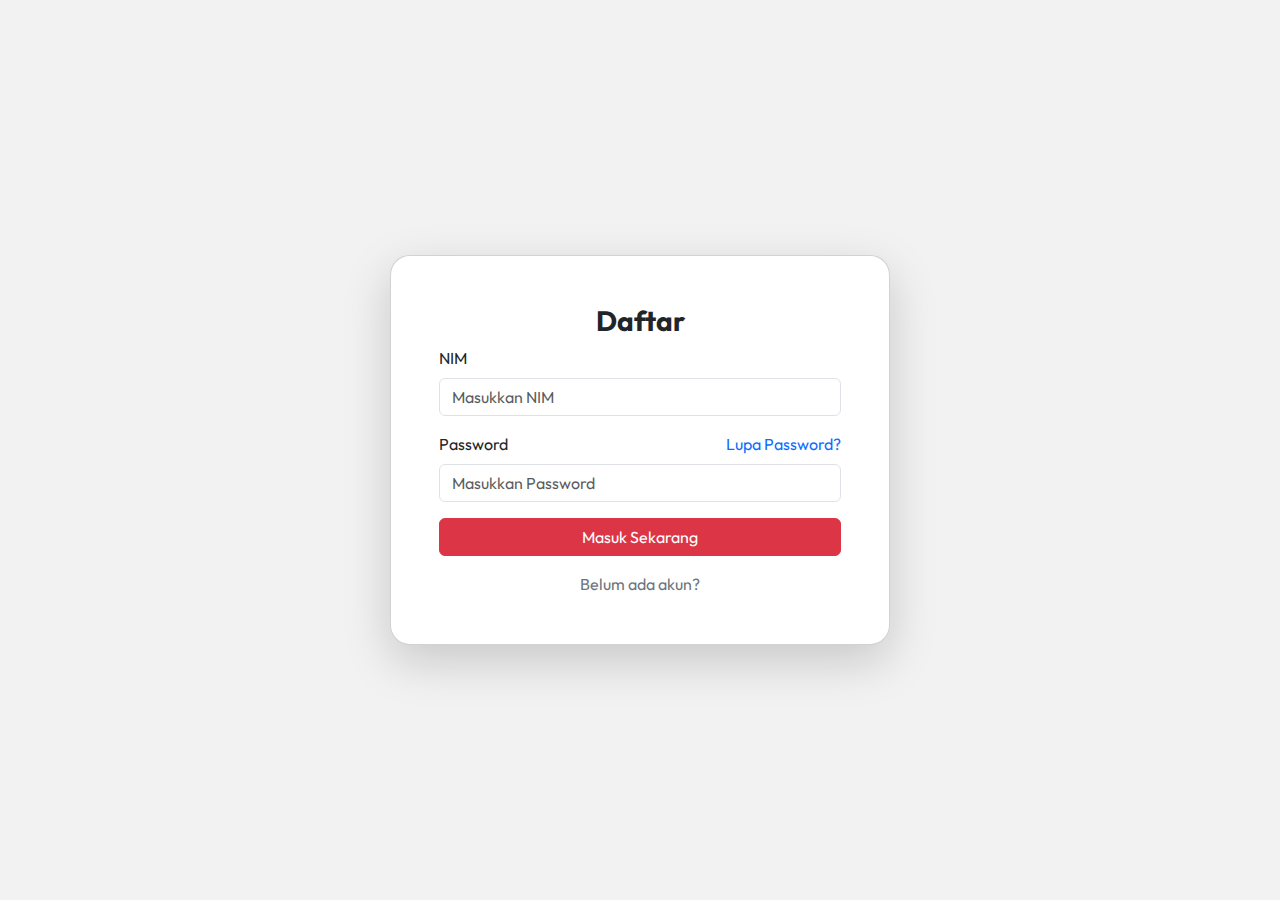
==== daftar.html @ a191ea53 "first commit" ====
<!DOCTYPE html>
<html lang="id">
<head>
    <meta charset="UTF-8">
    <meta name="viewport" content="width=device-width, initial-scale=1.0">
    <title>Daftar</title>
    <link href="css\bootstrap.css" rel="stylesheet">
    <link rel="stylesheet" href="styles.css">
    <link rel="preconnect" href="https://fonts.googleapis.com">
    <link rel="stylesheet" href="styles.css">
<link rel="preconnect" href="https://fonts.gstatic.com" crossorigin>
<link href="https://fonts.googleapis.com/css2?family=Anton&family=Outfit:wght@100..900&family=PT+Serif:ital,wght@0,400;0,700;1,400;1,700&family=Prompt:ital,wght@0,100;0,200;0,300;0,400;0,500;0,600;0,700;0,800;0,900;1,100;1,200;1,300;1,400;1,500;1,600;1,700;1,800;1,900&display=swap" rel="stylesheet">
</head>
<body>
    <div class="container d-flex justify-content-center align-items-center vh-100">
        <div class="card p-5 shadow-lg w-75" style="max-width: 500px; border-radius: 20px;">
            <h3 class="text-center fw-bold">Daftar</h3>
            <form>
                <div class="mb-3">
                    <label for="nim" class="form-label">NIM</label>
                    <input type="text" class="form-control" id="nim" placeholder="Masukkan NIM">
                </div>
                <div class="mb-3">
                    <label for="password" class="form-label d-flex justify-content-between">
                        <span>Password</span>
                        <a href="#" class="text-primary text-decoration-none">Lupa Password?</a>
                    </label>
                    <input type="password" class="form-control" id="password" placeholder="Masukkan Password">
                </div>
                <button type="submit" class="btn btn-danger w-100">Masuk Sekarang</button>
            </form>
            <div class="text-center mt-3">
                <span class="text-secondary">Belum ada akun?</span>
            </div>
        </div>
    </div>
    
    
</body>
</html>
---- styles.css ----
body{
    font-family: "Outfit", sans-serif;
    font-optical-sizing: auto;
    font-weight: normal;
    font-style: normal;
}

.custom-card {
    width: 885px;
    height: 250px;
    background: #D9D9D9;
    box-shadow: 0px 4px 4px rgba(0, 0, 0, 0.25);
    border-radius: 30px;
    padding: 20px;
    position: relative;
}
.profile-pic {
    width: 34px;
    height: 34px;
    border: 3px solid black;
    border-radius: 50%;
    display: flex;
    align-items: center;
    justify-content: center;
}
.small-circle {
    width: 10px;
    height: 10px;
    border: 3px solid black;
    border-radius: 50%;
}
.profile-bar {
    background: #AE445A;
    border-radius: 41px;
    padding: 5px 15px;
    text-align: center;
    color: white;
}


body {
    background-color: #F2F2F2;
}
.login-container {
    max-width: 540px;
    background: white;
    border-radius: 20px;
    padding: 48px 72px;
    box-shadow: 0 4px 6px rgba(0, 0, 0, 0.1);
}
.btn-primary {
    background-color: #8C1837;
    border: none;
}
---- styles.css ----
body{
    font-family: "Outfit", sans-serif;
    font-optical-sizing: auto;
    font-weight: normal;
    font-style: normal;
}

.custom-card {
    width: 885px;
    height: 250px;
    background: #D9D9D9;
    box-shadow: 0px 4px 4px rgba(0, 0, 0, 0.25);
    border-radius: 30px;
    padding: 20px;
    position: relative;
}
.profile-pic {
    width: 34px;
    height: 34px;
    border: 3px solid black;
    border-radius: 50%;
    display: flex;
    align-items: center;
    justify-content: center;
}
.small-circle {
    width: 10px;
    height: 10px;
    border: 3px solid black;
    border-radius: 50%;
}
.profile-bar {
    background: #AE445A;
    border-radius: 41px;
    padding: 5px 15px;
    text-align: center;
    color: white;
}


body {
    background-color: #F2F2F2;
}
.login-container {
    max-width: 540px;
    background: white;
    border-radius: 20px;
    padding: 48px 72px;
    box-shadow: 0 4px 6px rgba(0, 0, 0, 0.1);
}
.btn-primary {
    background-color: #8C1837;
    border: none;
}
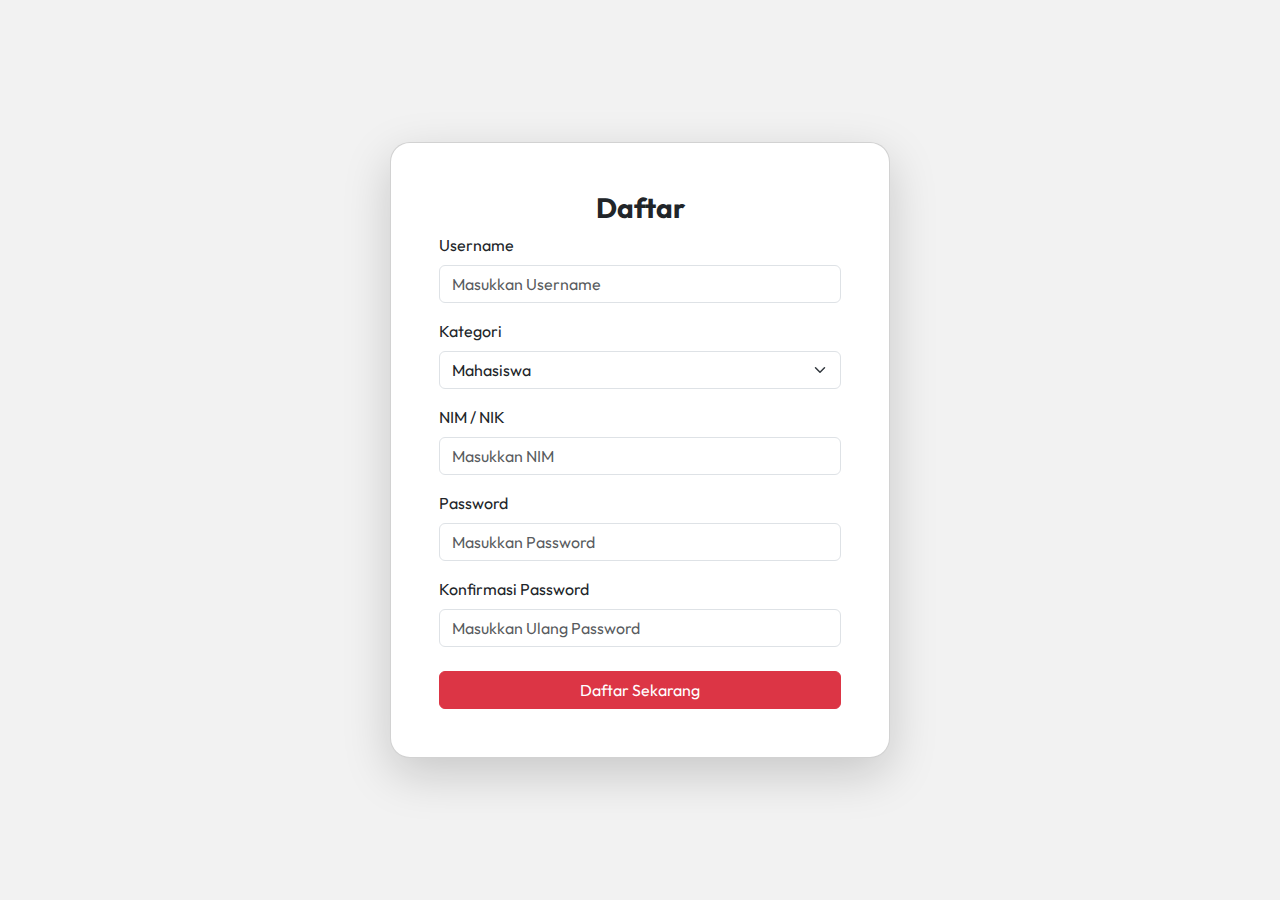
==== commit 8015bcb1: "update" ====
--- a/daftar.html
+++ b/daftar.html
@@ -16,25 +16,49 @@
         <div class="card p-5 shadow-lg w-75" style="max-width: 500px; border-radius: 20px;">
             <h3 class="text-center fw-bold">Daftar</h3>
             <form>
+    
+                <!-- Input Username -->
                 <div class="mb-3">
-                    <label for="nim" class="form-label">NIM</label>
+                    <label for="username" class="form-label">Username</label>
+                    <input type="text" class="form-control" id="username" placeholder="Masukkan Username">
+                </div>
+    
+                <!-- Pilihan Kategori -->
+                <div class="mb-3">
+                    <label class="form-label">Kategori</label>
+                    <select class="form-select" id="kategori">
+                        <option value="mahasiswa">Mahasiswa</option>
+                        <option value="dosen">Dosen</option>
+                    </select>
+                </div>
+
+                <!-- Input NIM -->
+                <div class="mb-3">
+                    <label for="nim" class="form-label">NIM / NIK</label>
                     <input type="text" class="form-control" id="nim" placeholder="Masukkan NIM">
                 </div>
+    
+                <!-- Input Password -->
                 <div class="mb-3">
                     <label for="password" class="form-label d-flex justify-content-between">
                         <span>Password</span>
-                        <a href="#" class="text-primary text-decoration-none">Lupa Password?</a>
                     </label>
                     <input type="password" class="form-control" id="password" placeholder="Masukkan Password">
+                </div> 
+    
+                <!-- Konfirmasi Password -->
+                <div class="mb-4">
+                    <label for="confirm-password" class="form-label">Konfirmasi Password</label>
+                    <input type="password" class="form-control" id="confirm-password" placeholder="Masukkan Ulang Password">
                 </div>
-                <button type="submit" class="btn btn-danger w-100">Masuk Sekarang</button>
+                
+                <!-- Tombol Submit -->
+                <button type="submit" class="btn btn-danger w-100">Daftar Sekarang</button>
             </form>
-            <div class="text-center mt-3">
-                <span class="text-secondary">Belum ada akun?</span>
-            </div>
         </div>
     </div>
     
     
+    
 </body>
 </html>
--- a/styles.css
+++ b/styles.css
@@ -1,54 +1,269 @@
-body{
-    font-family: "Outfit", sans-serif;
-    font-optical-sizing: auto;
-    font-weight: normal;
-    font-style: normal;
-}
-
-.custom-card {
-    width: 885px;
-    height: 250px;
-    background: #D9D9D9;
-    box-shadow: 0px 4px 4px rgba(0, 0, 0, 0.25);
-    border-radius: 30px;
-    padding: 20px;
-    position: relative;
-}
-.profile-pic {
-    width: 34px;
-    height: 34px;
-    border: 3px solid black;
-    border-radius: 50%;
-    display: flex;
-    align-items: center;
-    justify-content: center;
-}
-.small-circle {
-    width: 10px;
-    height: 10px;
-    border: 3px solid black;
-    border-radius: 50%;
-}
-.profile-bar {
-    background: #AE445A;
-    border-radius: 41px;
-    padding: 5px 15px;
-    text-align: center;
-    color: white;
-}
-
+/* Base */
+:root {
+  --primary: #8c1837;
+  --primary-hover: #7a1530;
+  --brand-color: #ae445a;
+  --dark: #0d0d0d;
+  --light: #f2f2f2;
+  --medium: #e5e5e5;
+  --spacing-sm: 10px;
+  --spacing-md: 20px;
+  --spacing-lg: 40px;
+  --border-radius: 25px;
+  --input-radius: 50px;
+  --shadow: 0 8px 20px rgba(0, 0, 0, 0.15);
+}
 
 body {
-    background-color: #F2F2F2;
-}
-.login-container {
-    max-width: 540px;
-    background: white;
-    border-radius: 20px;
-    padding: 48px 72px;
-    box-shadow: 0 4px 6px rgba(0, 0, 0, 0.1);
-}
+  font-family: "Outfit", sans-serif;
+  background-color: var(--light);
+  color: var(--dark);
+}
+
+/* Layout */
+.tanya-unsrat {
+  display: flex;
+  flex-direction: column;
+  min-height: 100vh;
+  width: 100%;
+}
+
+main {
+  flex: 1;
+}
+
+/* Header & Navigation */
+.navbar {
+  padding: var(--spacing-md) 0;
+}
+
+.brand-name {
+  font-weight: 700;
+  font-size: 24px;
+  color: var(--brand-color);
+}
+
+.nav-buttons .btn {
+  font-weight: 600;
+  padding: 8px 24px;
+}
+
+.btn-outline-dark {
+  border-radius: var(--border-radius);
+  font-size: 16px;
+}
+
 .btn-primary {
-    background-color: #8C1837;
-    border: none;
-}
+  background-color: var(--primary);
+  border-color: var(--primary);
+  border-radius: var(--border-radius);
+  font-size: 16px;
+}
+
+/* Hero Section */
+.hero-section {
+  padding: var(--spacing-lg) 0;
+  background-color: #f8e6eb;
+  border-radius: 0 0 40px 40px;
+  margin-bottom: var(--spacing-lg);
+}
+
+.hero-title {
+  font-weight: 700;
+  font-size: 54px;
+  line-height: 120%;
+  letter-spacing: -0.25px;
+  margin-bottom: var(--spacing-md);
+  color: var(--primary);
+}
+
+.hero-text {
+  font-weight: 400;
+  font-size: 18px;
+  line-height: 1.6;
+  margin-bottom: var(--spacing-md);
+  max-width: 714px;
+}
+
+.search-container {
+  position: relative;
+  max-width: 500px;
+  margin-bottom: var(--spacing-lg);
+}
+
+.search-input {
+  background-color: white;
+  border-radius: var(--input-radius);
+  padding: var(--spacing-md);
+  box-shadow: 0 4px 12px rgba(0, 0, 0, 0.08);
+  border: none;
+  font-size: 16px;
+}
+
+.search-input::placeholder {
+  font-weight: 300;
+  font-size: 14px;
+  color: rgba(13, 13, 13, 0.5);
+}
+
+.input-group-text.search-icon {
+  position: absolute;
+  right: 0;
+  top: 0;
+  z-index: 5;
+  height: 100%;
+}
+
+.input-group-text.search-icon i {
+  color: var(--primary);
+  font-size: 18px;
+}
+
+/* Questions Section */
+.questions-section {
+  width: 100%;
+  padding: var(--spacing-lg) 0;
+}
+
+.section-title {
+  font-weight: 700;
+  font-size: 42px;
+  line-height: 120%;
+  text-align: center;
+  letter-spacing: 8px;
+  margin-bottom: var(--spacing-lg);
+  color: var(--primary);
+  position: relative;
+}
+
+.section-title::after {
+  content: "";
+  position: absolute;
+  bottom: -15px;
+  left: 50%;
+  transform: translateX(-50%);
+  width: 60px;
+  height: 3px;
+  background-color: var(--primary);
+}
+
+.question-cards {
+  display: flex;
+  flex-direction: column;
+  align-items: center;
+  gap: var(--spacing-lg);
+  width: 100%;
+}
+
+.question-card {
+  background-color: white;
+  box-shadow: var(--shadow);
+  border-radius: 20px;
+  padding: var(--spacing-lg);
+  width: 100%;
+  max-width: 885px;
+  border-left: 4px solid var(--primary);
+}
+
+.question-header {
+  display: flex;
+  justify-content: space-between;
+  align-items: center;
+  margin-bottom: var(--spacing-md);
+}
+
+.user-profile {
+  display: flex;
+  align-items: center;
+  gap: var(--spacing-md);
+}
+
+.user-avatar {
+  background-color: #f8e6eb;
+  border-radius: 50%;
+  width: 45px;
+  height: 45px;
+  display: flex;
+  align-items: center;
+  justify-content: center;
+  color: var(--primary);
+}
+
+.user-info-container {
+  display: flex;
+  flex-direction: column;
+  gap: 4px;
+}
+
+.user-info {
+  font-size: 16px;
+  font-weight: 600;
+  color: var(--primary);
+}
+
+.user-meta-container {
+  display: flex;
+  align-items: center;
+  gap: var(--spacing-sm);
+}
+
+.user-meta {
+  font-size: 12px;
+  font-weight: 300;
+  color: rgba(13, 13, 13, 0.7);
+}
+
+.divider-dot {
+  width: 4px;
+  height: 4px;
+  background-color: rgba(13, 13, 13, 0.3);
+  border-radius: 50%;
+}
+
+.category-badge {
+  background-color: var(--primary);
+  border-radius: var(--border-radius);
+  color: white;
+  text-transform: uppercase;
+  letter-spacing: 0.1em;
+  font-size: 12px;
+  padding: 6px var(--spacing-md);
+  font-weight: 500;
+}
+
+.question-text {
+  font-weight: 400;
+  font-size: 16px;
+  line-height: 1.6;
+  color: var(--dark);
+}
+
+/* Footer */
+footer {
+  background-color: var(--medium);
+  padding-top: var(--spacing-lg);
+}
+
+.footer-title {
+  font-weight: 600;
+  font-size: 18px;
+  color: var(--primary);
+  margin-bottom: var(--spacing-md);
+}
+
+.footer-text,
+.footer-contact {
+  font-size: 14px;
+  color: var(--dark);
+  opacity: 0.8;
+}
+
+.footer-contact i {
+  color: var(--primary);
+}
+
+.copyright {
+  font-size: 14px;
+  color: var(--dark);
+  opacity: 0.7;
+}
--- a/styles.css
+++ b/styles.css
@@ -1,54 +1,269 @@
-body{
-    font-family: "Outfit", sans-serif;
-    font-optical-sizing: auto;
-    font-weight: normal;
-    font-style: normal;
-}
-
-.custom-card {
-    width: 885px;
-    height: 250px;
-    background: #D9D9D9;
-    box-shadow: 0px 4px 4px rgba(0, 0, 0, 0.25);
-    border-radius: 30px;
-    padding: 20px;
-    position: relative;
-}
-.profile-pic {
-    width: 34px;
-    height: 34px;
-    border: 3px solid black;
-    border-radius: 50%;
-    display: flex;
-    align-items: center;
-    justify-content: center;
-}
-.small-circle {
-    width: 10px;
-    height: 10px;
-    border: 3px solid black;
-    border-radius: 50%;
-}
-.profile-bar {
-    background: #AE445A;
-    border-radius: 41px;
-    padding: 5px 15px;
-    text-align: center;
-    color: white;
-}
-
+/* Base */
+:root {
+  --primary: #8c1837;
+  --primary-hover: #7a1530;
+  --brand-color: #ae445a;
+  --dark: #0d0d0d;
+  --light: #f2f2f2;
+  --medium: #e5e5e5;
+  --spacing-sm: 10px;
+  --spacing-md: 20px;
+  --spacing-lg: 40px;
+  --border-radius: 25px;
+  --input-radius: 50px;
+  --shadow: 0 8px 20px rgba(0, 0, 0, 0.15);
+}
 
 body {
-    background-color: #F2F2F2;
-}
-.login-container {
-    max-width: 540px;
-    background: white;
-    border-radius: 20px;
-    padding: 48px 72px;
-    box-shadow: 0 4px 6px rgba(0, 0, 0, 0.1);
-}
+  font-family: "Outfit", sans-serif;
+  background-color: var(--light);
+  color: var(--dark);
+}
+
+/* Layout */
+.tanya-unsrat {
+  display: flex;
+  flex-direction: column;
+  min-height: 100vh;
+  width: 100%;
+}
+
+main {
+  flex: 1;
+}
+
+/* Header & Navigation */
+.navbar {
+  padding: var(--spacing-md) 0;
+}
+
+.brand-name {
+  font-weight: 700;
+  font-size: 24px;
+  color: var(--brand-color);
+}
+
+.nav-buttons .btn {
+  font-weight: 600;
+  padding: 8px 24px;
+}
+
+.btn-outline-dark {
+  border-radius: var(--border-radius);
+  font-size: 16px;
+}
+
 .btn-primary {
-    background-color: #8C1837;
-    border: none;
-}
+  background-color: var(--primary);
+  border-color: var(--primary);
+  border-radius: var(--border-radius);
+  font-size: 16px;
+}
+
+/* Hero Section */
+.hero-section {
+  padding: var(--spacing-lg) 0;
+  background-color: #f8e6eb;
+  border-radius: 0 0 40px 40px;
+  margin-bottom: var(--spacing-lg);
+}
+
+.hero-title {
+  font-weight: 700;
+  font-size: 54px;
+  line-height: 120%;
+  letter-spacing: -0.25px;
+  margin-bottom: var(--spacing-md);
+  color: var(--primary);
+}
+
+.hero-text {
+  font-weight: 400;
+  font-size: 18px;
+  line-height: 1.6;
+  margin-bottom: var(--spacing-md);
+  max-width: 714px;
+}
+
+.search-container {
+  position: relative;
+  max-width: 500px;
+  margin-bottom: var(--spacing-lg);
+}
+
+.search-input {
+  background-color: white;
+  border-radius: var(--input-radius);
+  padding: var(--spacing-md);
+  box-shadow: 0 4px 12px rgba(0, 0, 0, 0.08);
+  border: none;
+  font-size: 16px;
+}
+
+.search-input::placeholder {
+  font-weight: 300;
+  font-size: 14px;
+  color: rgba(13, 13, 13, 0.5);
+}
+
+.input-group-text.search-icon {
+  position: absolute;
+  right: 0;
+  top: 0;
+  z-index: 5;
+  height: 100%;
+}
+
+.input-group-text.search-icon i {
+  color: var(--primary);
+  font-size: 18px;
+}
+
+/* Questions Section */
+.questions-section {
+  width: 100%;
+  padding: var(--spacing-lg) 0;
+}
+
+.section-title {
+  font-weight: 700;
+  font-size: 42px;
+  line-height: 120%;
+  text-align: center;
+  letter-spacing: 8px;
+  margin-bottom: var(--spacing-lg);
+  color: var(--primary);
+  position: relative;
+}
+
+.section-title::after {
+  content: "";
+  position: absolute;
+  bottom: -15px;
+  left: 50%;
+  transform: translateX(-50%);
+  width: 60px;
+  height: 3px;
+  background-color: var(--primary);
+}
+
+.question-cards {
+  display: flex;
+  flex-direction: column;
+  align-items: center;
+  gap: var(--spacing-lg);
+  width: 100%;
+}
+
+.question-card {
+  background-color: white;
+  box-shadow: var(--shadow);
+  border-radius: 20px;
+  padding: var(--spacing-lg);
+  width: 100%;
+  max-width: 885px;
+  border-left: 4px solid var(--primary);
+}
+
+.question-header {
+  display: flex;
+  justify-content: space-between;
+  align-items: center;
+  margin-bottom: var(--spacing-md);
+}
+
+.user-profile {
+  display: flex;
+  align-items: center;
+  gap: var(--spacing-md);
+}
+
+.user-avatar {
+  background-color: #f8e6eb;
+  border-radius: 50%;
+  width: 45px;
+  height: 45px;
+  display: flex;
+  align-items: center;
+  justify-content: center;
+  color: var(--primary);
+}
+
+.user-info-container {
+  display: flex;
+  flex-direction: column;
+  gap: 4px;
+}
+
+.user-info {
+  font-size: 16px;
+  font-weight: 600;
+  color: var(--primary);
+}
+
+.user-meta-container {
+  display: flex;
+  align-items: center;
+  gap: var(--spacing-sm);
+}
+
+.user-meta {
+  font-size: 12px;
+  font-weight: 300;
+  color: rgba(13, 13, 13, 0.7);
+}
+
+.divider-dot {
+  width: 4px;
+  height: 4px;
+  background-color: rgba(13, 13, 13, 0.3);
+  border-radius: 50%;
+}
+
+.category-badge {
+  background-color: var(--primary);
+  border-radius: var(--border-radius);
+  color: white;
+  text-transform: uppercase;
+  letter-spacing: 0.1em;
+  font-size: 12px;
+  padding: 6px var(--spacing-md);
+  font-weight: 500;
+}
+
+.question-text {
+  font-weight: 400;
+  font-size: 16px;
+  line-height: 1.6;
+  color: var(--dark);
+}
+
+/* Footer */
+footer {
+  background-color: var(--medium);
+  padding-top: var(--spacing-lg);
+}
+
+.footer-title {
+  font-weight: 600;
+  font-size: 18px;
+  color: var(--primary);
+  margin-bottom: var(--spacing-md);
+}
+
+.footer-text,
+.footer-contact {
+  font-size: 14px;
+  color: var(--dark);
+  opacity: 0.8;
+}
+
+.footer-contact i {
+  color: var(--primary);
+}
+
+.copyright {
+  font-size: 14px;
+  color: var(--dark);
+  opacity: 0.7;
+}
